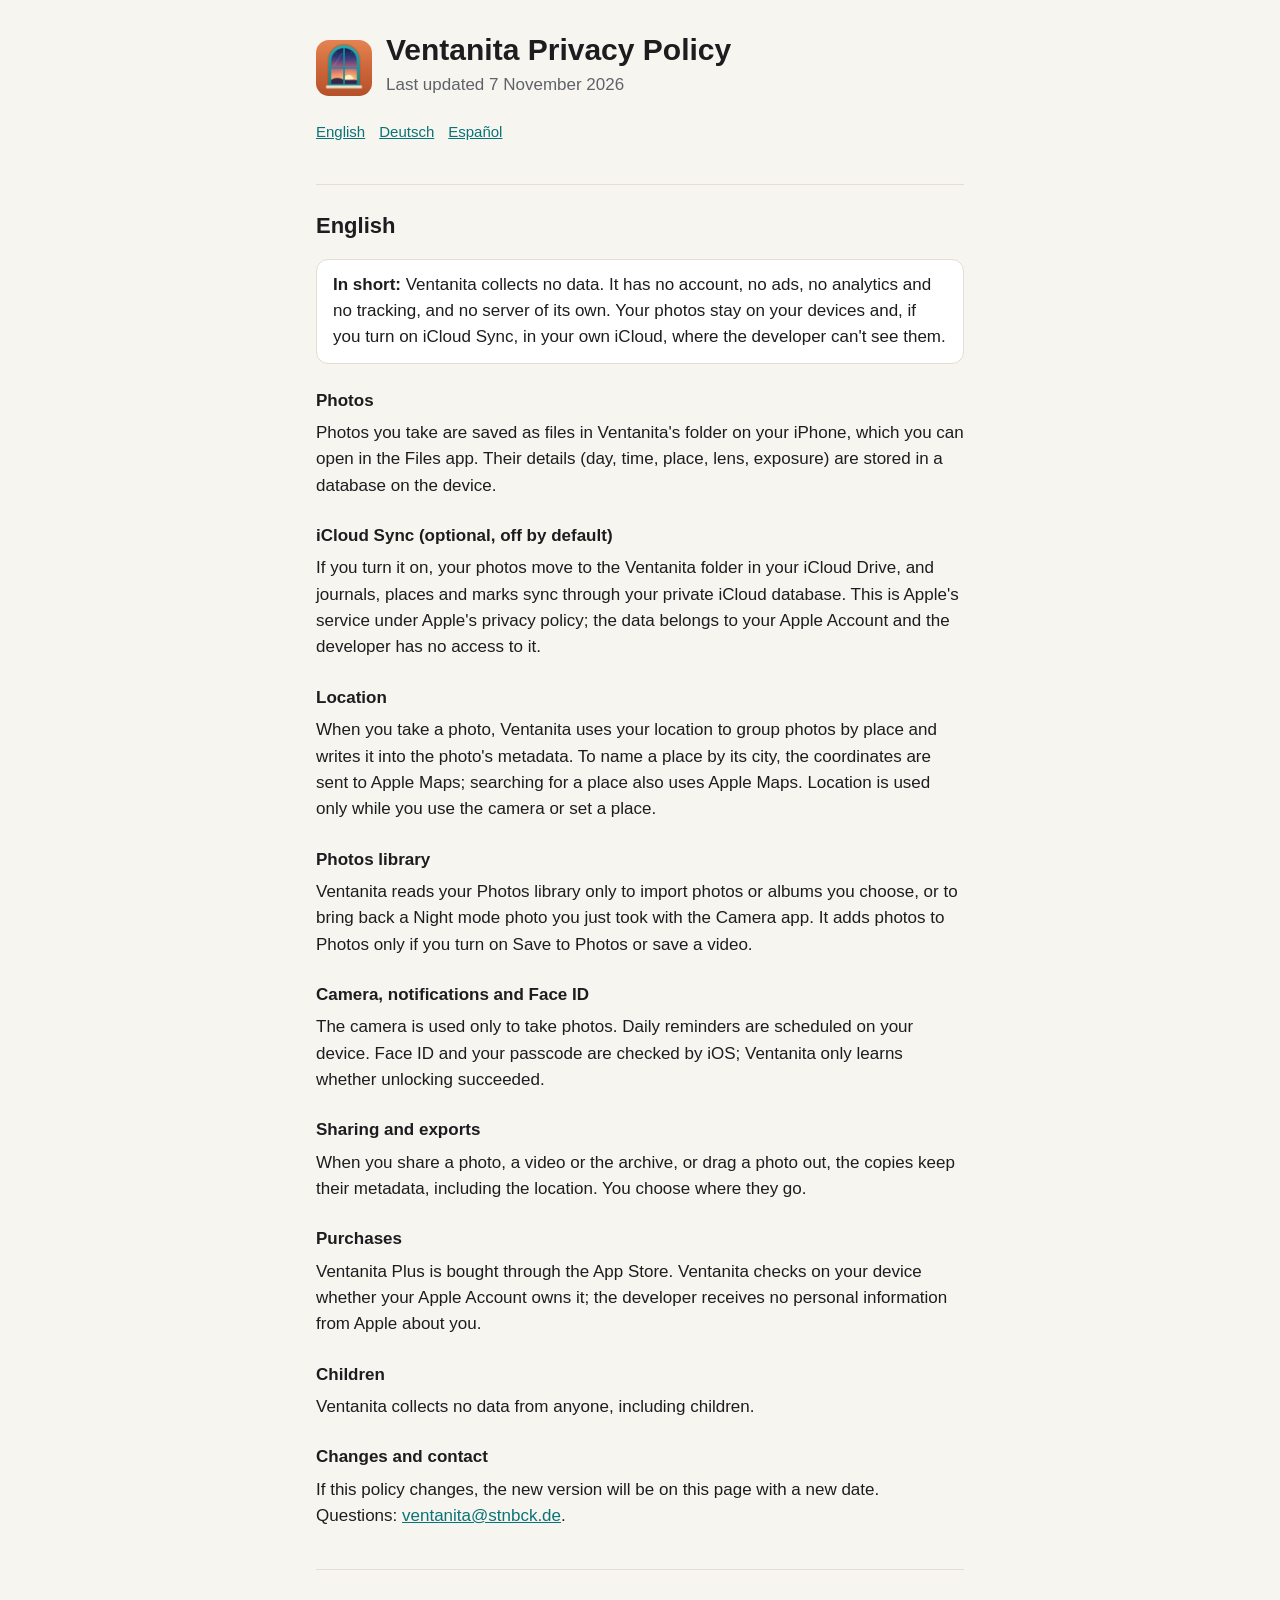
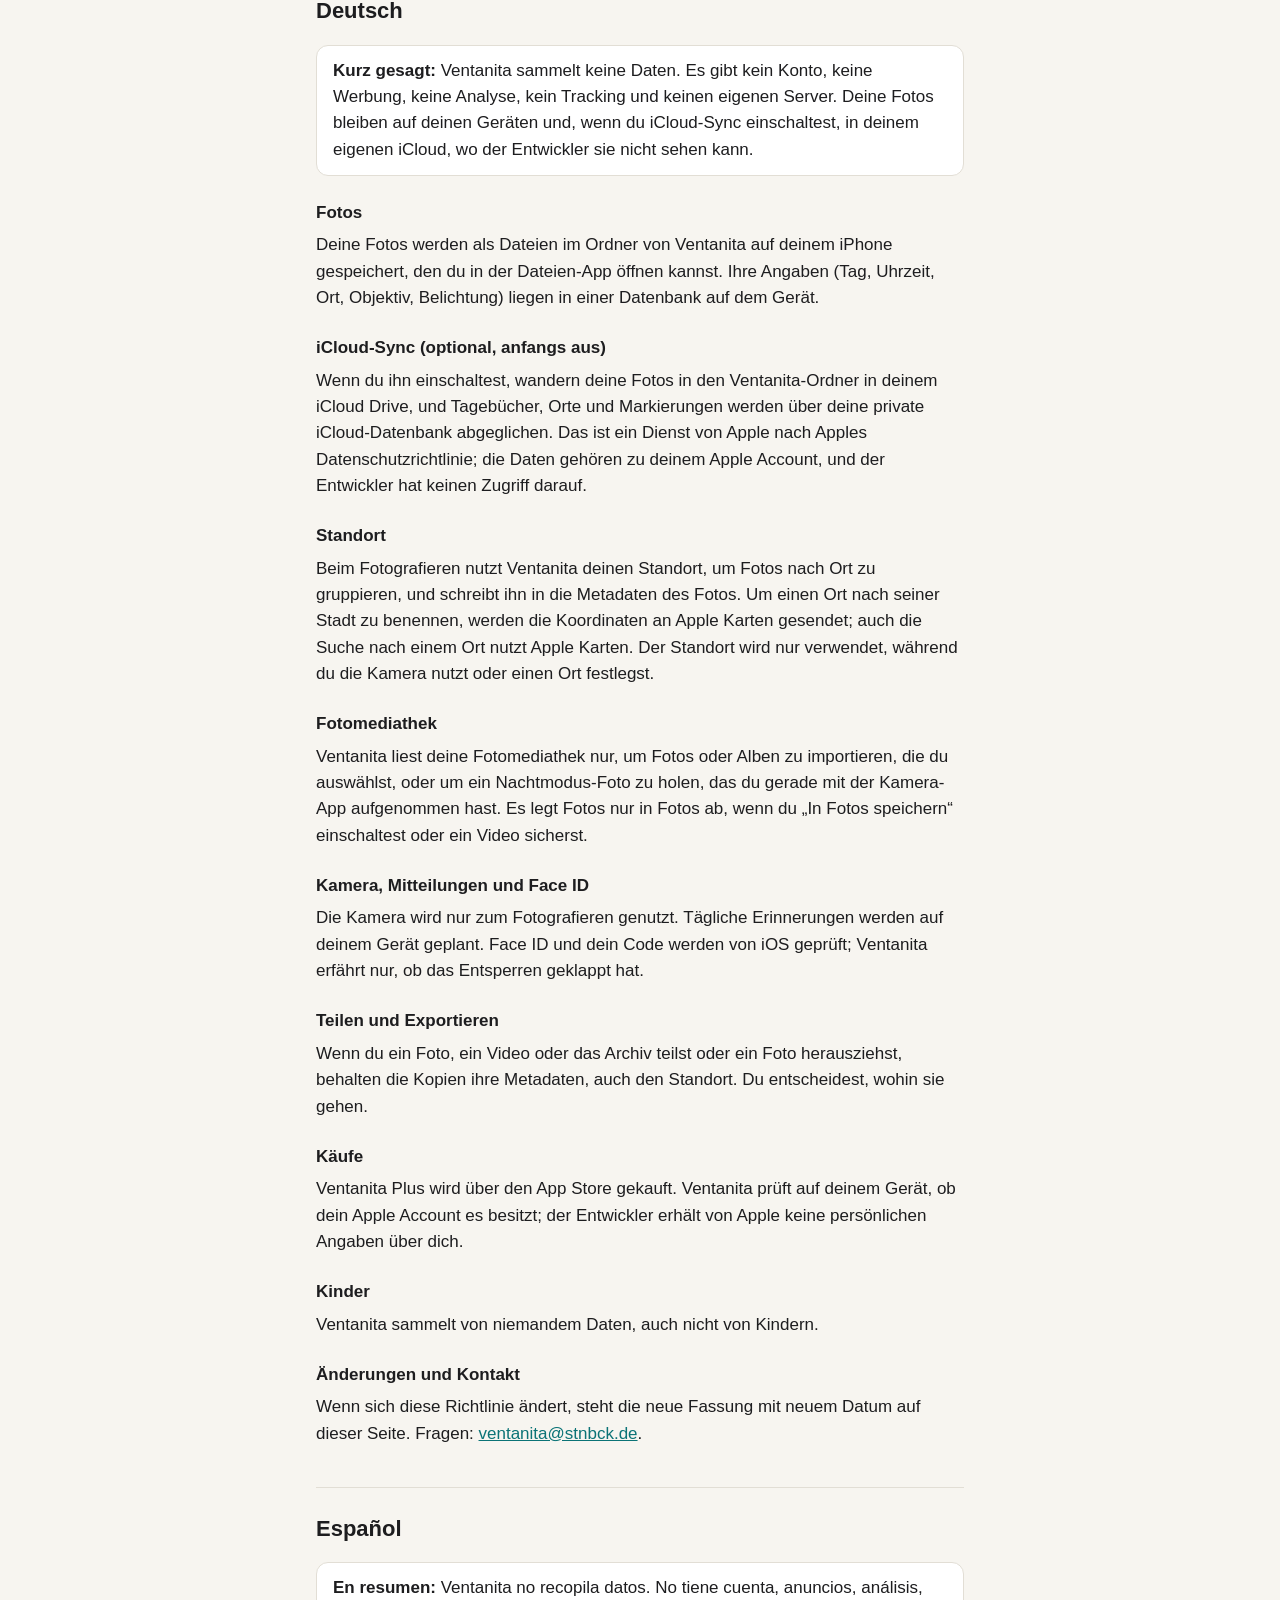
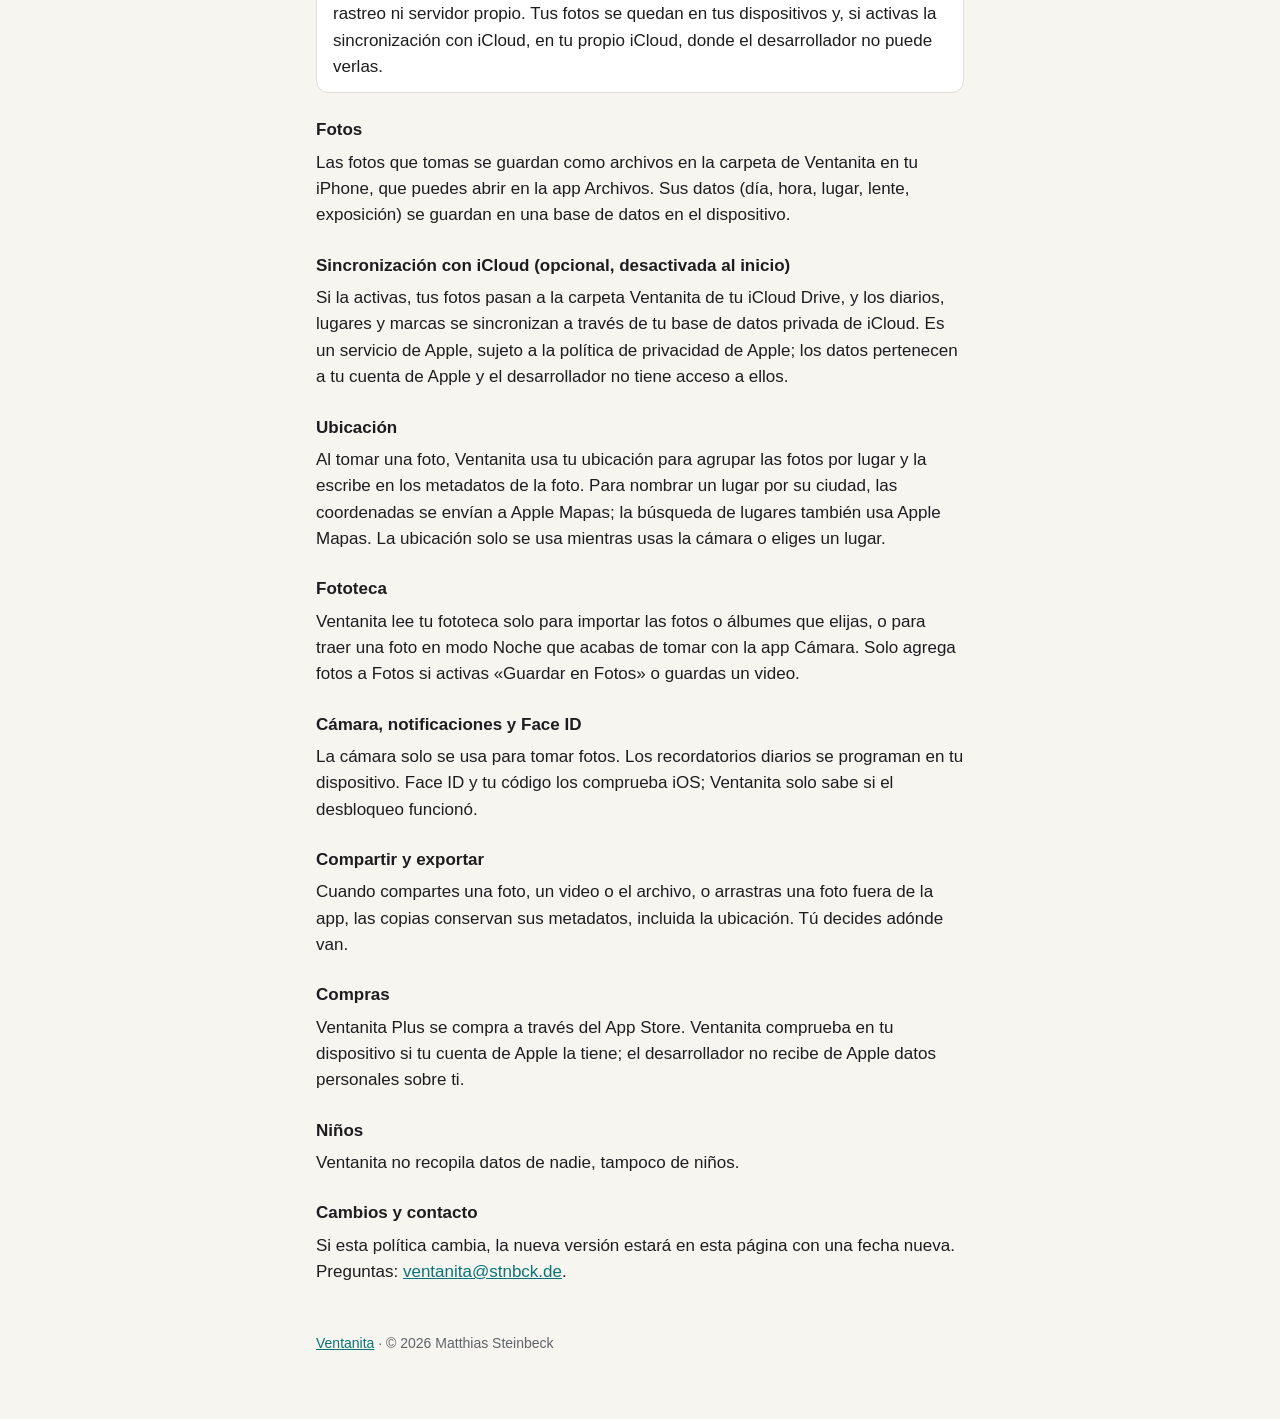
==== privacy.html @ d35afa75 "Ventanita support and privacy pages" ====
<!doctype html>
<html lang="en">
<head>
<meta charset="utf-8">
<meta name="viewport" content="width=device-width, initial-scale=1">
<title>Ventanita Privacy Policy</title>
<meta name="description" content="Ventanita collects no data. Your photos stay on your devices and in your own iCloud.">
<link rel="stylesheet" href="style.css">
</head>
<body>
<main>
<header>
  <img src="icon.png" alt="">
  <div>
    <h1>Ventanita Privacy Policy</h1>
    <p class="lead">Last updated 7 November 2026</p>
  </div>
</header>
<nav class="lang"><a href="#en">English</a><a href="#de">Deutsch</a><a href="#es">Español</a></nav>

<section id="en" lang="en">
<h2>English</h2>
<div class="card"><strong>In short:</strong> Ventanita collects no data. It has no account, no ads, no analytics and no tracking, and no server of its own. Your photos stay on your devices and, if you turn on iCloud Sync, in your own iCloud, where the developer can't see them.</div>

<h3>Photos</h3>
<p>Photos you take are saved as files in Ventanita's folder on your iPhone, which you can open in the Files app. Their details (day, time, place, lens, exposure) are stored in a database on the device.</p>

<h3>iCloud Sync (optional, off by default)</h3>
<p>If you turn it on, your photos move to the Ventanita folder in your iCloud Drive, and journals, places and marks sync through your private iCloud database. This is Apple's service under Apple's privacy policy; the data belongs to your Apple Account and the developer has no access to it.</p>

<h3>Location</h3>
<p>When you take a photo, Ventanita uses your location to group photos by place and writes it into the photo's metadata. To name a place by its city, the coordinates are sent to Apple Maps; searching for a place also uses Apple Maps. Location is used only while you use the camera or set a place.</p>

<h3>Photos library</h3>
<p>Ventanita reads your Photos library only to import photos or albums you choose, or to bring back a Night mode photo you just took with the Camera app. It adds photos to Photos only if you turn on Save to Photos or save a video.</p>

<h3>Camera, notifications and Face ID</h3>
<p>The camera is used only to take photos. Daily reminders are scheduled on your device. Face ID and your passcode are checked by iOS; Ventanita only learns whether unlocking succeeded.</p>

<h3>Sharing and exports</h3>
<p>When you share a photo, a video or the archive, or drag a photo out, the copies keep their metadata, including the location. You choose where they go.</p>

<h3>Purchases</h3>
<p>Ventanita Plus is bought through the App Store. Ventanita checks on your device whether your Apple Account owns it; the developer receives no personal information from Apple about you.</p>

<h3>Children</h3>
<p>Ventanita collects no data from anyone, including children.</p>

<h3>Changes and contact</h3>
<p>If this policy changes, the new version will be on this page with a new date. Questions: <a href="mailto:ventanita@stnbck.de">ventanita@stnbck.de</a>.</p>
</section>

<section id="de" lang="de">
<h2>Deutsch</h2>
<div class="card"><strong>Kurz gesagt:</strong> Ventanita sammelt keine Daten. Es gibt kein Konto, keine Werbung, keine Analyse, kein Tracking und keinen eigenen Server. Deine Fotos bleiben auf deinen Geräten und, wenn du iCloud-Sync einschaltest, in deinem eigenen iCloud, wo der Entwickler sie nicht sehen kann.</div>

<h3>Fotos</h3>
<p>Deine Fotos werden als Dateien im Ordner von Ventanita auf deinem iPhone gespeichert, den du in der Dateien-App öffnen kannst. Ihre Angaben (Tag, Uhrzeit, Ort, Objektiv, Belichtung) liegen in einer Datenbank auf dem Gerät.</p>

<h3>iCloud-Sync (optional, anfangs aus)</h3>
<p>Wenn du ihn einschaltest, wandern deine Fotos in den Ventanita-Ordner in deinem iCloud Drive, und Tagebücher, Orte und Markierungen werden über deine private iCloud-Datenbank abgeglichen. Das ist ein Dienst von Apple nach Apples Datenschutzrichtlinie; die Daten gehören zu deinem Apple Account, und der Entwickler hat keinen Zugriff darauf.</p>

<h3>Standort</h3>
<p>Beim Fotografieren nutzt Ventanita deinen Standort, um Fotos nach Ort zu gruppieren, und schreibt ihn in die Metadaten des Fotos. Um einen Ort nach seiner Stadt zu benennen, werden die Koordinaten an Apple Karten gesendet; auch die Suche nach einem Ort nutzt Apple Karten. Der Standort wird nur verwendet, während du die Kamera nutzt oder einen Ort festlegst.</p>

<h3>Fotomediathek</h3>
<p>Ventanita liest deine Fotomediathek nur, um Fotos oder Alben zu importieren, die du auswählst, oder um ein Nachtmodus-Foto zu holen, das du gerade mit der Kamera-App aufgenommen hast. Es legt Fotos nur in Fotos ab, wenn du „In Fotos speichern“ einschaltest oder ein Video sicherst.</p>

<h3>Kamera, Mitteilungen und Face ID</h3>
<p>Die Kamera wird nur zum Fotografieren genutzt. Tägliche Erinnerungen werden auf deinem Gerät geplant. Face ID und dein Code werden von iOS geprüft; Ventanita erfährt nur, ob das Entsperren geklappt hat.</p>

<h3>Teilen und Exportieren</h3>
<p>Wenn du ein Foto, ein Video oder das Archiv teilst oder ein Foto herausziehst, behalten die Kopien ihre Metadaten, auch den Standort. Du entscheidest, wohin sie gehen.</p>

<h3>Käufe</h3>
<p>Ventanita Plus wird über den App Store gekauft. Ventanita prüft auf deinem Gerät, ob dein Apple Account es besitzt; der Entwickler erhält von Apple keine persönlichen Angaben über dich.</p>

<h3>Kinder</h3>
<p>Ventanita sammelt von niemandem Daten, auch nicht von Kindern.</p>

<h3>Änderungen und Kontakt</h3>
<p>Wenn sich diese Richtlinie ändert, steht die neue Fassung mit neuem Datum auf dieser Seite. Fragen: <a href="mailto:ventanita@stnbck.de">ventanita@stnbck.de</a>.</p>
</section>

<section id="es" lang="es">
<h2>Español</h2>
<div class="card"><strong>En resumen:</strong> Ventanita no recopila datos. No tiene cuenta, anuncios, análisis, rastreo ni servidor propio. Tus fotos se quedan en tus dispositivos y, si activas la sincronización con iCloud, en tu propio iCloud, donde el desarrollador no puede verlas.</div>

<h3>Fotos</h3>
<p>Las fotos que tomas se guardan como archivos en la carpeta de Ventanita en tu iPhone, que puedes abrir en la app Archivos. Sus datos (día, hora, lugar, lente, exposición) se guardan en una base de datos en el dispositivo.</p>

<h3>Sincronización con iCloud (opcional, desactivada al inicio)</h3>
<p>Si la activas, tus fotos pasan a la carpeta Ventanita de tu iCloud Drive, y los diarios, lugares y marcas se sincronizan a través de tu base de datos privada de iCloud. Es un servicio de Apple, sujeto a la política de privacidad de Apple; los datos pertenecen a tu cuenta de Apple y el desarrollador no tiene acceso a ellos.</p>

<h3>Ubicación</h3>
<p>Al tomar una foto, Ventanita usa tu ubicación para agrupar las fotos por lugar y la escribe en los metadatos de la foto. Para nombrar un lugar por su ciudad, las coordenadas se envían a Apple Mapas; la búsqueda de lugares también usa Apple Mapas. La ubicación solo se usa mientras usas la cámara o eliges un lugar.</p>

<h3>Fototeca</h3>
<p>Ventanita lee tu fototeca solo para importar las fotos o álbumes que elijas, o para traer una foto en modo Noche que acabas de tomar con la app Cámara. Solo agrega fotos a Fotos si activas «Guardar en Fotos» o guardas un video.</p>

<h3>Cámara, notificaciones y Face ID</h3>
<p>La cámara solo se usa para tomar fotos. Los recordatorios diarios se programan en tu dispositivo. Face ID y tu código los comprueba iOS; Ventanita solo sabe si el desbloqueo funcionó.</p>

<h3>Compartir y exportar</h3>
<p>Cuando compartes una foto, un video o el archivo, o arrastras una foto fuera de la app, las copias conservan sus metadatos, incluida la ubicación. Tú decides adónde van.</p>

<h3>Compras</h3>
<p>Ventanita Plus se compra a través del App Store. Ventanita comprueba en tu dispositivo si tu cuenta de Apple la tiene; el desarrollador no recibe de Apple datos personales sobre ti.</p>

<h3>Niños</h3>
<p>Ventanita no recopila datos de nadie, tampoco de niños.</p>

<h3>Cambios y contacto</h3>
<p>Si esta política cambia, la nueva versión estará en esta página con una fecha nueva. Preguntas: <a href="mailto:ventanita@stnbck.de">ventanita@stnbck.de</a>.</p>
</section>

<footer><a href="index.html">Ventanita</a> · © 2026 Matthias Steinbeck</footer>
</main>
</body>
</html>
---- style.css ----
:root {
  --bg: #f7f5f0;
  --text: #1d1d1f;
  --muted: #5f6368;
  --accent: #0b7376;
  --rule: #e2ded5;
  --card: #ffffff;
}
@media (prefers-color-scheme: dark) {
  :root {
    --bg: #121416;
    --text: #f2f2f2;
    --muted: #a8adb3;
    --accent: #25ced1;
    --rule: #2c3034;
    --card: #1b1e21;
  }
}
* { box-sizing: border-box; }
body {
  margin: 0;
  background: var(--bg);
  color: var(--text);
  font: 17px/1.55 -apple-system, BlinkMacSystemFont, "Segoe UI", Helvetica, Arial, sans-serif;
}
main { max-width: 680px; margin: 0 auto; padding: 32px 16px 64px; }
header { display: flex; align-items: center; gap: 14px; margin-bottom: 8px; }
header img { width: 56px; height: 56px; border-radius: 13px; }
h1 { font-size: 30px; line-height: 1.2; margin: 0; }
h2 { font-size: 22px; margin: 40px 0 8px; padding-top: 24px; border-top: 1px solid var(--rule); }
h3 { font-size: 17px; margin: 24px 0 4px; }
p, li { margin: 6px 0; }
ul { padding-left: 20px; }
a { color: var(--accent); }
.lead { color: var(--muted); margin-top: 4px; }
.lang { display: flex; gap: 14px; flex-wrap: wrap; margin: 16px 0 0; font-size: 15px; }
.card { background: var(--card); border: 1px solid var(--rule); border-radius: 12px; padding: 12px 16px; margin: 16px 0; }
footer { margin-top: 48px; color: var(--muted); font-size: 14px; }
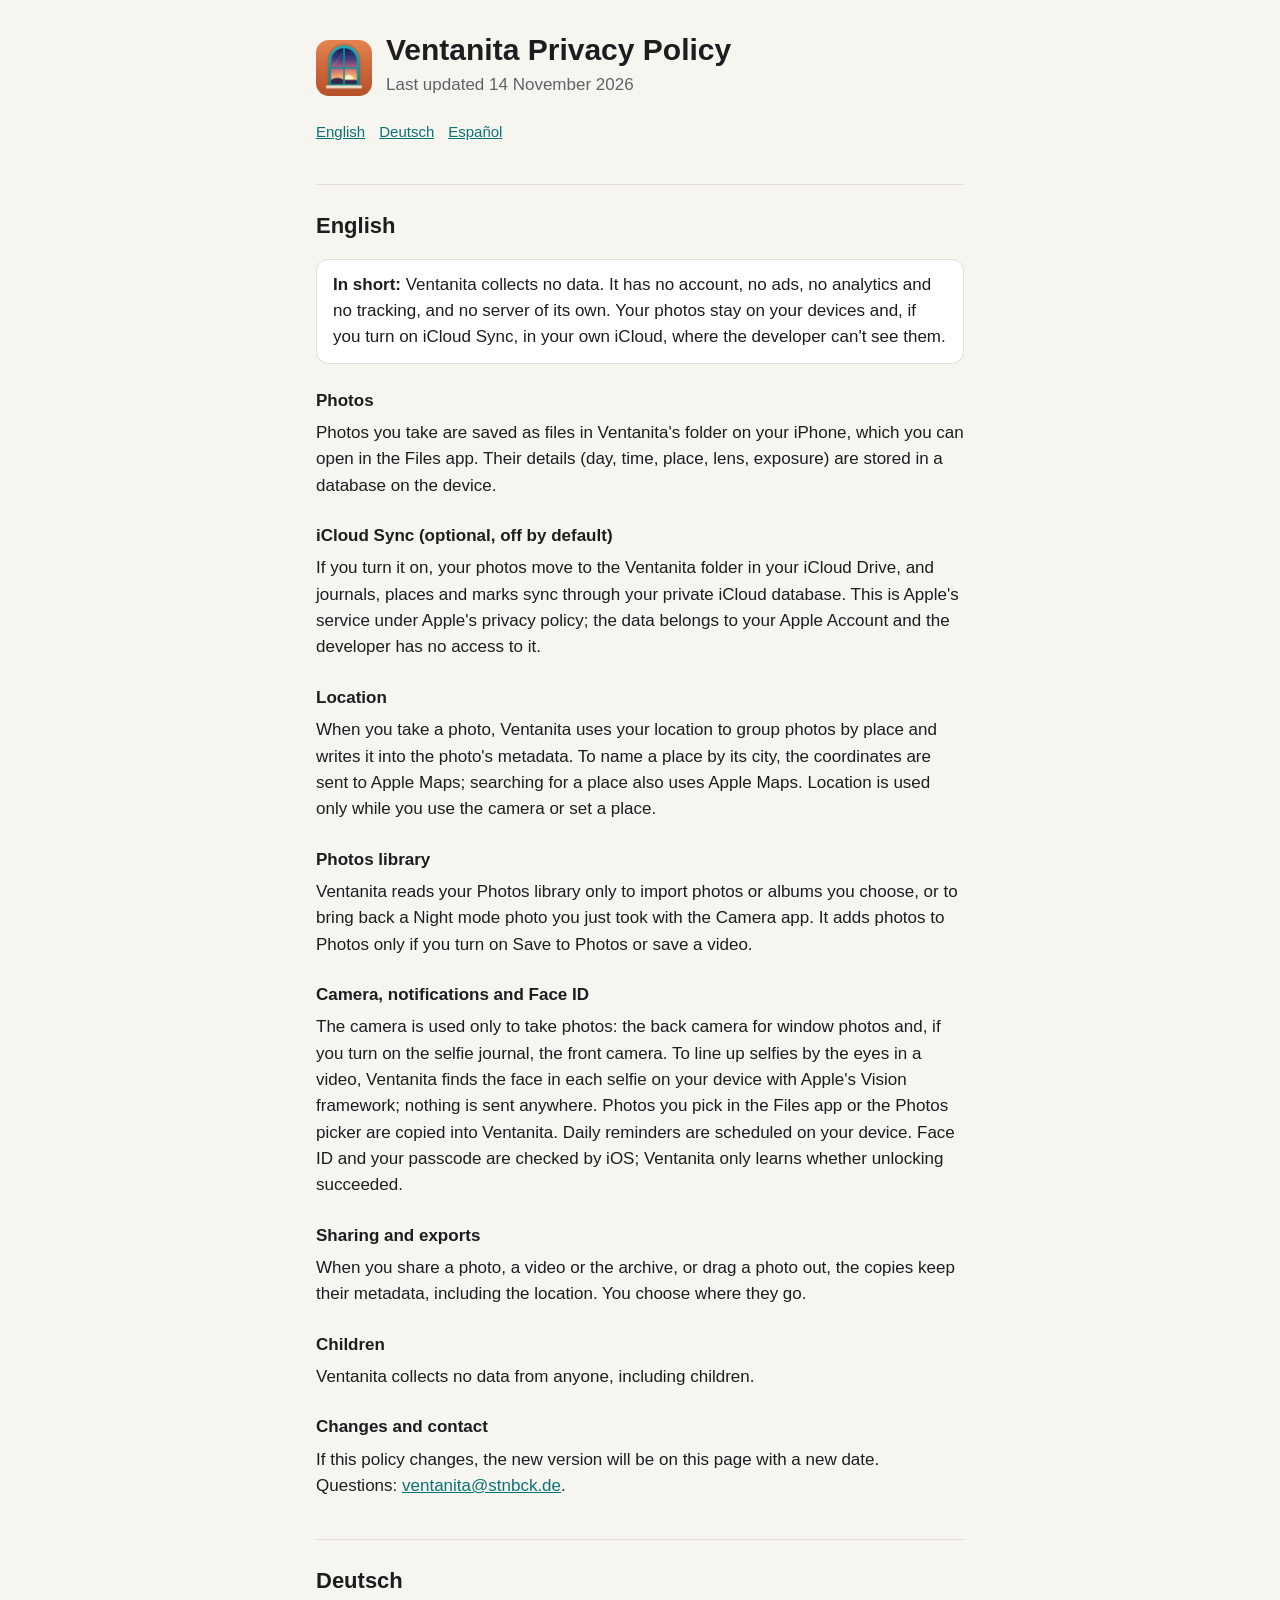
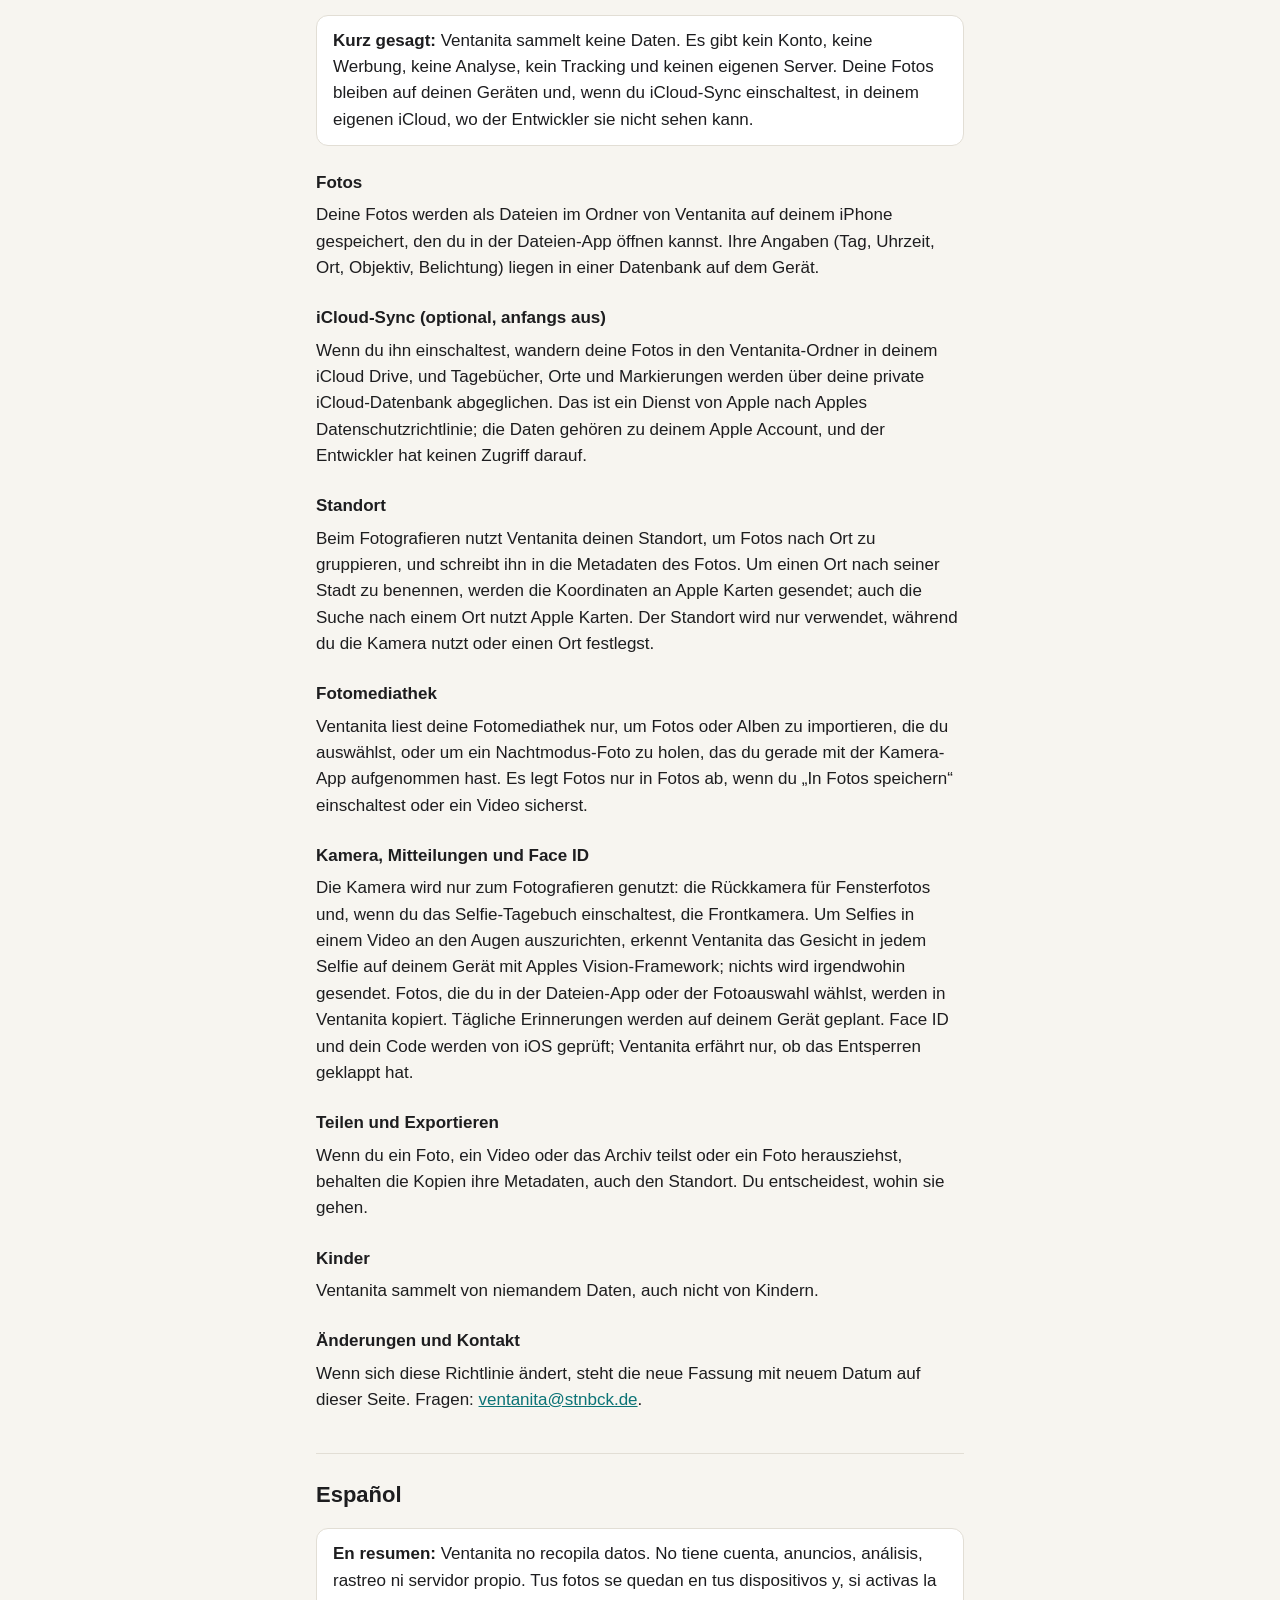
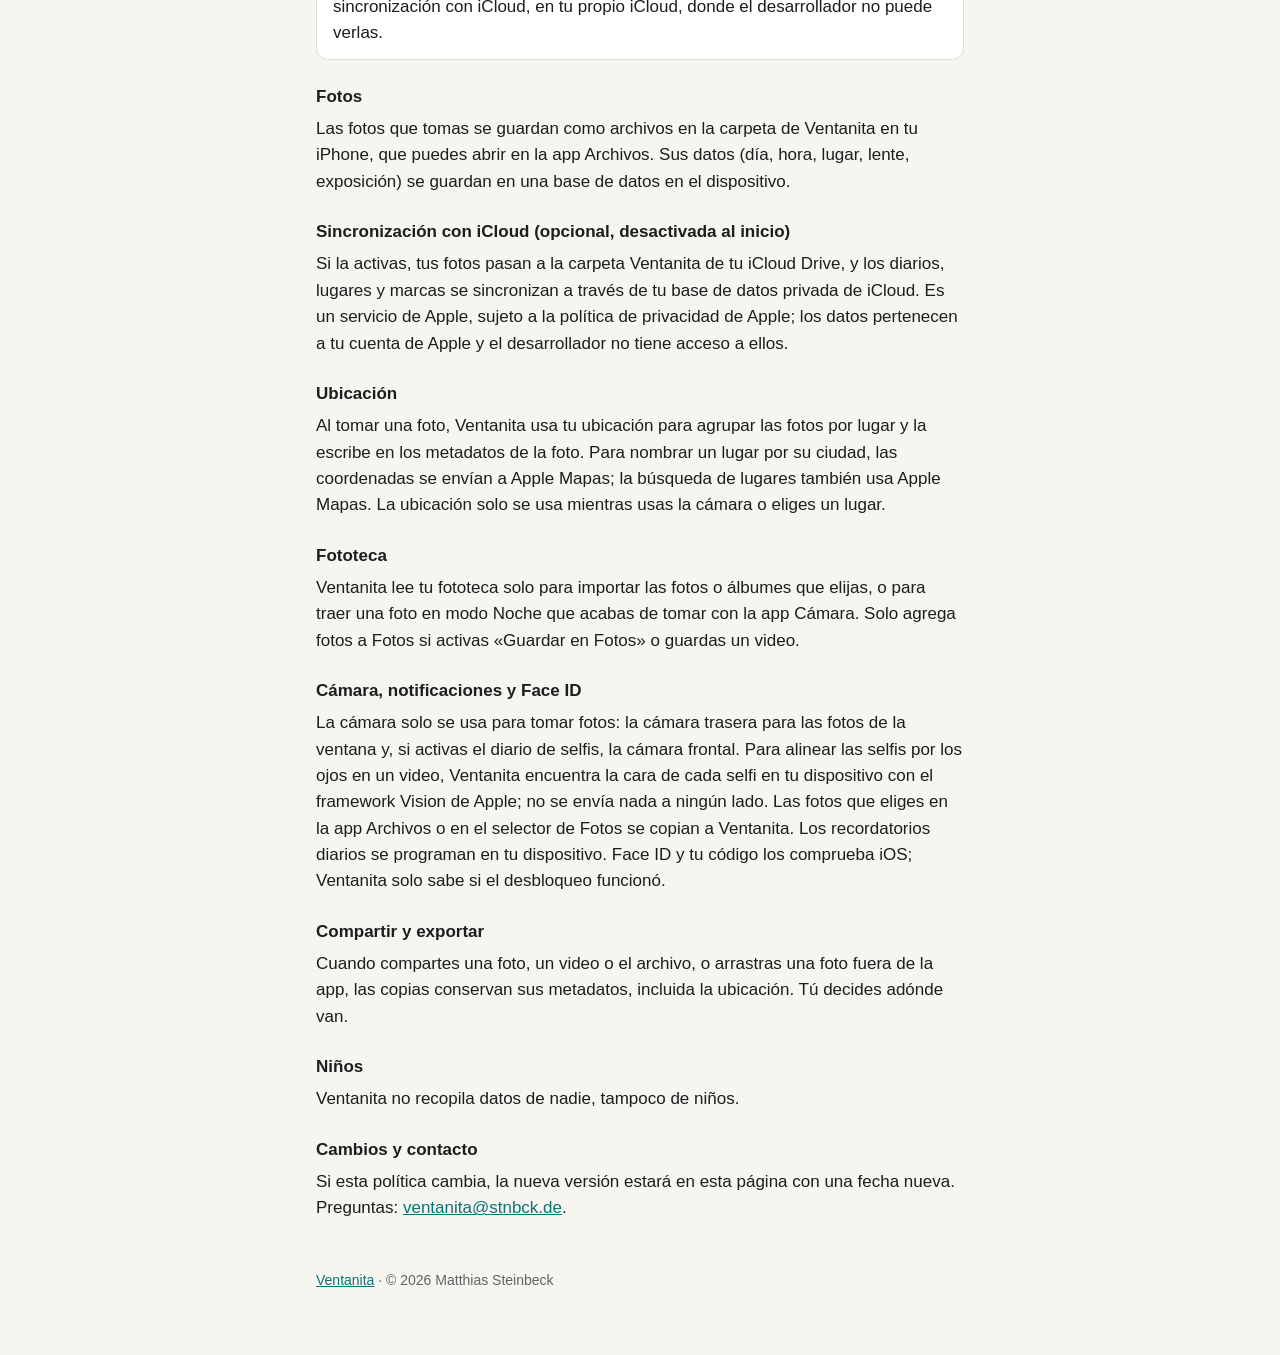
==== commit 8c7fdceb: "Support page: importing, selfies, videos, year sorting; privacy policy: front camera and on-device f" ====
--- a/privacy.html
+++ b/privacy.html
@@ -13,7 +13,7 @@
   <img src="icon.png" alt="">
   <div>
     <h1>Ventanita Privacy Policy</h1>
-    <p class="lead">Last updated 7 November 2026</p>
+    <p class="lead">Last updated 14 November 2026</p>
   </div>
 </header>
 <nav class="lang"><a href="#en">English</a><a href="#de">Deutsch</a><a href="#es">Español</a></nav>
@@ -35,13 +35,11 @@
 <p>Ventanita reads your Photos library only to import photos or albums you choose, or to bring back a Night mode photo you just took with the Camera app. It adds photos to Photos only if you turn on Save to Photos or save a video.</p>
 
 <h3>Camera, notifications and Face ID</h3>
-<p>The camera is used only to take photos. Daily reminders are scheduled on your device. Face ID and your passcode are checked by iOS; Ventanita only learns whether unlocking succeeded.</p>
+<p>The camera is used only to take photos: the back camera for window photos and, if you turn on the selfie journal, the front camera. To line up selfies by the eyes in a video, Ventanita finds the face in each selfie on your device with Apple's Vision framework; nothing is sent anywhere. Photos you pick in the Files app or the Photos picker are copied into Ventanita. Daily reminders are scheduled on your device. Face ID and your passcode are checked by iOS; Ventanita only learns whether unlocking succeeded.</p>
 
 <h3>Sharing and exports</h3>
 <p>When you share a photo, a video or the archive, or drag a photo out, the copies keep their metadata, including the location. You choose where they go.</p>
 
-<h3>Purchases</h3>
-<p>Ventanita Plus is bought through the App Store. Ventanita checks on your device whether your Apple Account owns it; the developer receives no personal information from Apple about you.</p>
 
 <h3>Children</h3>
 <p>Ventanita collects no data from anyone, including children.</p>
@@ -67,13 +65,10 @@
 <p>Ventanita liest deine Fotomediathek nur, um Fotos oder Alben zu importieren, die du auswählst, oder um ein Nachtmodus-Foto zu holen, das du gerade mit der Kamera-App aufgenommen hast. Es legt Fotos nur in Fotos ab, wenn du „In Fotos speichern“ einschaltest oder ein Video sicherst.</p>
 
 <h3>Kamera, Mitteilungen und Face ID</h3>
-<p>Die Kamera wird nur zum Fotografieren genutzt. Tägliche Erinnerungen werden auf deinem Gerät geplant. Face ID und dein Code werden von iOS geprüft; Ventanita erfährt nur, ob das Entsperren geklappt hat.</p>
+<p>Die Kamera wird nur zum Fotografieren genutzt: die Rückkamera für Fensterfotos und, wenn du das Selfie-Tagebuch einschaltest, die Frontkamera. Um Selfies in einem Video an den Augen auszurichten, erkennt Ventanita das Gesicht in jedem Selfie auf deinem Gerät mit Apples Vision-Framework; nichts wird irgendwohin gesendet. Fotos, die du in der Dateien-App oder der Fotoauswahl wählst, werden in Ventanita kopiert. Tägliche Erinnerungen werden auf deinem Gerät geplant. Face ID und dein Code werden von iOS geprüft; Ventanita erfährt nur, ob das Entsperren geklappt hat.</p>
 
 <h3>Teilen und Exportieren</h3>
 <p>Wenn du ein Foto, ein Video oder das Archiv teilst oder ein Foto herausziehst, behalten die Kopien ihre Metadaten, auch den Standort. Du entscheidest, wohin sie gehen.</p>
-
-<h3>Käufe</h3>
-<p>Ventanita Plus wird über den App Store gekauft. Ventanita prüft auf deinem Gerät, ob dein Apple Account es besitzt; der Entwickler erhält von Apple keine persönlichen Angaben über dich.</p>
 
 <h3>Kinder</h3>
 <p>Ventanita sammelt von niemandem Daten, auch nicht von Kindern.</p>
@@ -99,13 +94,10 @@
 <p>Ventanita lee tu fototeca solo para importar las fotos o álbumes que elijas, o para traer una foto en modo Noche que acabas de tomar con la app Cámara. Solo agrega fotos a Fotos si activas «Guardar en Fotos» o guardas un video.</p>
 
 <h3>Cámara, notificaciones y Face ID</h3>
-<p>La cámara solo se usa para tomar fotos. Los recordatorios diarios se programan en tu dispositivo. Face ID y tu código los comprueba iOS; Ventanita solo sabe si el desbloqueo funcionó.</p>
+<p>La cámara solo se usa para tomar fotos: la cámara trasera para las fotos de la ventana y, si activas el diario de selfis, la cámara frontal. Para alinear las selfis por los ojos en un video, Ventanita encuentra la cara de cada selfi en tu dispositivo con el framework Vision de Apple; no se envía nada a ningún lado. Las fotos que eliges en la app Archivos o en el selector de Fotos se copian a Ventanita. Los recordatorios diarios se programan en tu dispositivo. Face ID y tu código los comprueba iOS; Ventanita solo sabe si el desbloqueo funcionó.</p>
 
 <h3>Compartir y exportar</h3>
 <p>Cuando compartes una foto, un video o el archivo, o arrastras una foto fuera de la app, las copias conservan sus metadatos, incluida la ubicación. Tú decides adónde van.</p>
-
-<h3>Compras</h3>
-<p>Ventanita Plus se compra a través del App Store. Ventanita comprueba en tu dispositivo si tu cuenta de Apple la tiene; el desarrollador no recibe de Apple datos personales sobre ti.</p>
 
 <h3>Niños</h3>
 <p>Ventanita no recopila datos de nadie, tampoco de niños.</p>
